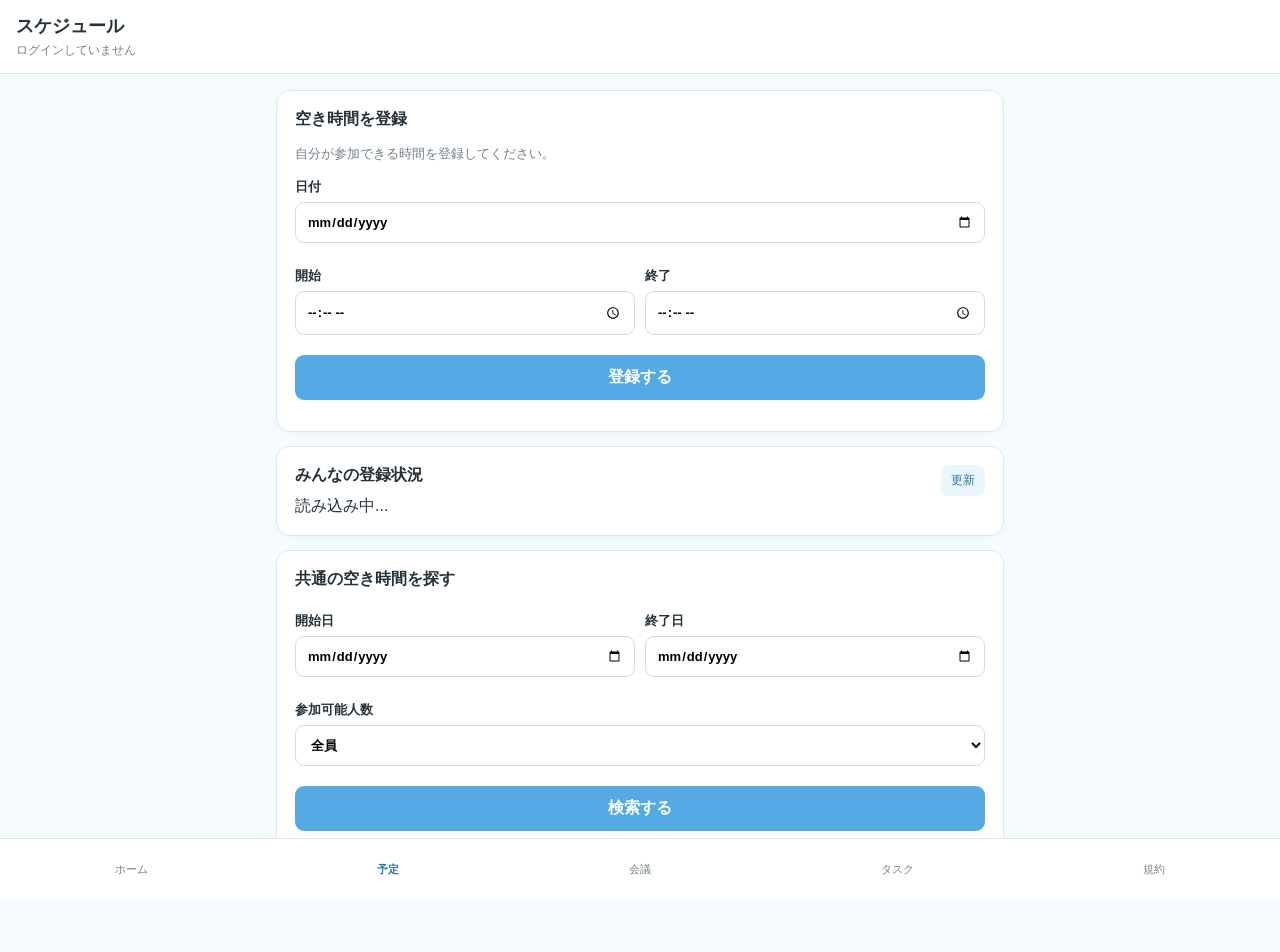
==== schedule.html @ 880032e3 "Add files via upload" ====
<!DOCTYPE html>
<html lang="ja">
<head>
<meta charset="UTF-8">
<meta name="viewport" content="width=device-width, initial-scale=1.0">
<title>スケジュール - すたくろ管理アプリ</title>
<link rel="stylesheet" href="style.css">
</head>
<body>
<header class="topbar">
  <div>
    <h1>スケジュール</h1>
    <p id="userInfo">読み込み中...</p>
  </div>
  <button id="logoutBtn" class="small-btn hidden">ログアウト</button>
</header>

<main class="page">
  <section class="card">
    <h2>空き時間を登録</h2>
    <p class="muted">自分が参加できる時間を登録してください。</p>

    <form id="scheduleForm">
      <label>日付
        <input type="date" id="date" required>
      </label>
      <div class="two-col">
        <label>開始
          <input type="time" id="start" required>
        </label>
        <label>終了
          <input type="time" id="end" required>
        </label>
      </div>
      <button type="submit" class="primary-btn">登録する</button>
    </form>
    <p id="formMessage" class="message"></p>
  </section>

  <section class="card">
    <div class="section-title">
      <h2>みんなの登録状況</h2>
      <button id="reloadBtn" class="small-btn">更新</button>
    </div>
    <div id="scheduleList">読み込み中...</div>
  </section>

  <section class="card">
    <h2>共通の空き時間を探す</h2>
    <div class="two-col">
      <label>開始日
        <input type="date" id="searchFrom">
      </label>
      <label>終了日
        <input type="date" id="searchTo">
      </label>
    </div>
    <label>参加可能人数
      <select id="requiredCount">
        <option value="5">全員</option>
        <option value="4">4人以上</option>
        <option value="3">3人以上</option>
        <option value="2">2人以上</option>
        <option value="1">1人以上</option>
      </select>
    </label>
    <button id="searchBtn" class="primary-btn">検索する</button>
    <div id="commonResults"></div>
  </section>
</main>

<nav class="bottom-nav">
  <a href="index.html">ホーム</a>
  <a class="active" href="schedule.html">予定</a>
  <a href="meetings.html">会議</a>
  <a href="tasks.html">タスク</a>
  <a href="rules.html">規約</a>
</nav>

<script src="config.js"></script>
<script src="app.js"></script>
<script src="schedule.js"></script>
</body>
</html>
---- style.css ----
*{box-sizing:border-box}
:root{--blue:#55a9e5;--blue2:#eaf6fd;--text:#26323a;--muted:#73808a;--border:#dce8ef}
body{margin:0;background:#f6fbfe;color:var(--text);font-family:-apple-system,BlinkMacSystemFont,"Segoe UI","Noto Sans JP",sans-serif;padding-bottom:72px}
.topbar{position:sticky;top:0;z-index:10;background:white;border-bottom:1px solid var(--border);padding:14px 16px;display:flex;justify-content:space-between;align-items:center}
.topbar h1{font-size:18px;margin:0 0 4px}.topbar p{font-size:12px;color:var(--muted);margin:0}
.page,.home{max-width:760px;margin:auto;padding:16px}
.card{background:white;border:1px solid var(--border);border-radius:14px;padding:18px;margin-bottom:14px;box-shadow:0 2px 8px rgba(60,120,150,.04)}
.card h2{font-size:16px;margin:0 0 10px}.card p{line-height:1.7}
.muted{color:var(--muted);font-size:13px}
.menu-grid{display:grid;grid-template-columns:1fr 1fr;gap:12px}
.menu-card{text-decoration:none;color:var(--text);background:white;border:1px solid var(--border);border-radius:14px;padding:17px;display:flex;flex-direction:column;gap:6px}
.menu-card:hover{border-color:var(--blue)}.menu-card .icon{font-size:25px}.menu-card small{color:var(--muted)}
label{display:block;font-size:13px;font-weight:600;margin:12px 0}
input,select{display:block;width:100%;margin-top:6px;padding:11px;border:1px solid #cfdde5;border-radius:9px;background:white;font:inherit}
.two-col{display:grid;grid-template-columns:1fr 1fr;gap:10px}
button{font:inherit;border:0;cursor:pointer}.primary-btn{width:100%;background:var(--blue);color:white;padding:12px;border-radius:9px;font-weight:700;margin-top:8px}.small-btn{background:var(--blue2);color:#2877a8;padding:7px 10px;border-radius:8px;font-size:12px}
.message{font-size:13px!important;color:#2877a8}
.section-title{display:flex;justify-content:space-between;align-items:center}
.schedule-item{border:1px solid var(--border);border-radius:10px;padding:12px;margin:8px 0}
.member{font-weight:700}.time{color:#2877a8;font-weight:700}.delete-btn{float:right;background:#fff0f0;color:#c75b5b;padding:5px 8px;border-radius:6px;font-size:12px}
.result{background:var(--blue2);border-radius:10px;padding:12px;margin-top:10px}.result strong{color:#2877a8}
.empty{padding:16px;text-align:center;color:var(--muted);font-size:13px}
.hidden{display:none!important}
.bottom-nav{position:fixed;z-index:20;bottom:0;left:0;right:0;height:62px;background:white;border-top:1px solid var(--border);display:flex;justify-content:space-around;align-items:center}
.bottom-nav a{font-size:11px;color:#74828c;text-decoration:none;padding:10px}.bottom-nav a.active{color:#2877a8;font-weight:700}
@media(min-width:650px){.menu-grid{grid-template-columns:repeat(3,1fr)}}
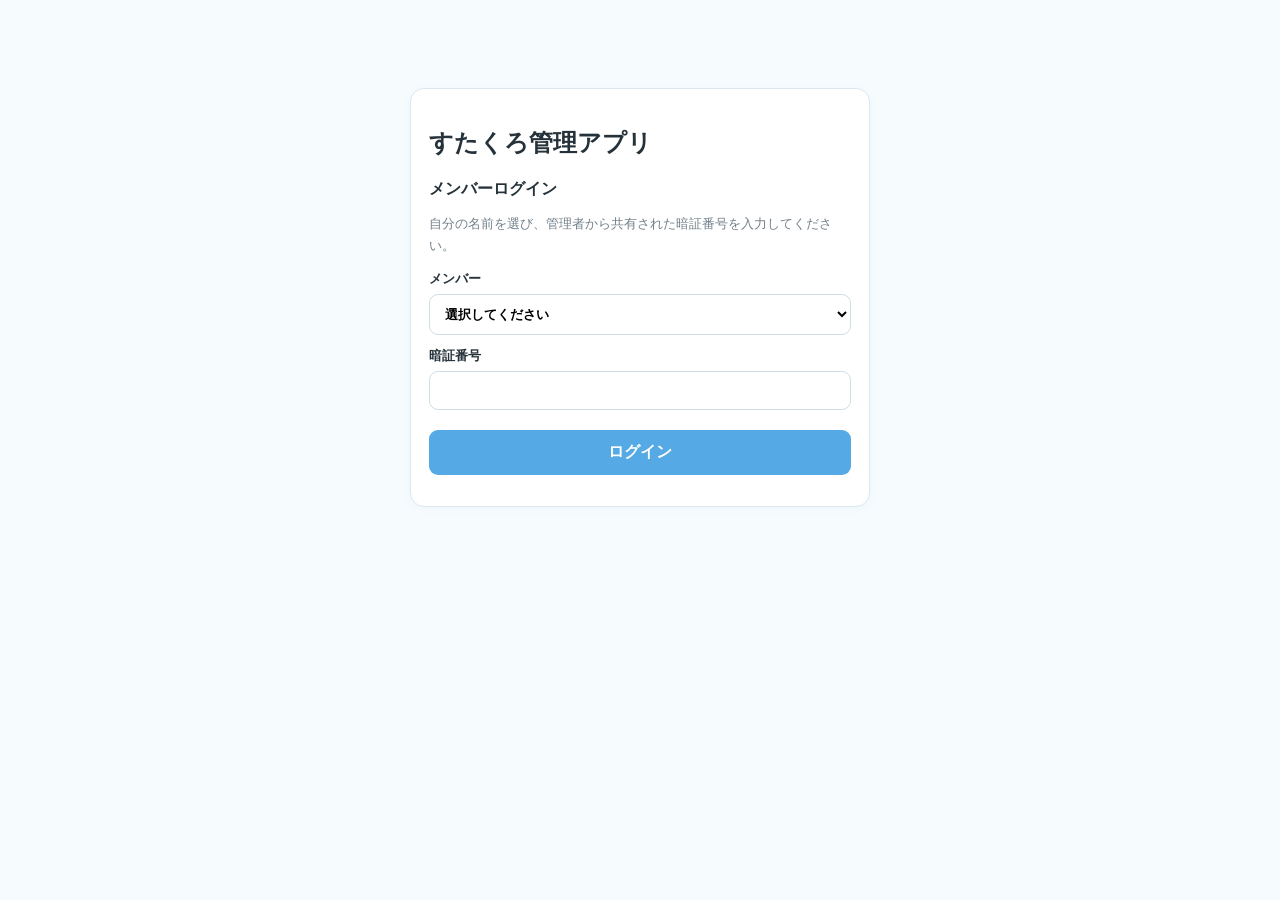
==== commit 80d0e073: "Add files via upload" ====
--- a/schedule.html
+++ b/schedule.html
@@ -5,80 +5,39 @@
 <meta name="viewport" content="width=device-width, initial-scale=1.0">
 <title>スケジュール - すたくろ管理アプリ</title>
 <link rel="stylesheet" href="style.css">
+<style>
+.schedule-page{max-width:1050px;margin:auto;padding:16px}.schedule-grid{display:grid;grid-template-columns:minmax(0,1.25fr) minmax(280px,.75fr);gap:14px}.calendar-head{display:flex;align-items:center;justify-content:space-between;gap:8px;margin-bottom:12px}.month-nav{display:flex;align-items:center;gap:8px}.month-nav button{background:#eaf6fd;color:#2877a8;border-radius:8px;padding:8px 12px}.month-nav input{margin:0;width:auto}.calendar{display:grid;grid-template-columns:repeat(7,minmax(0,1fr));gap:5px}.weekday{text-align:center;color:#73808a;font-size:12px;padding:5px 0}.day-cell{min-height:83px;border:1px solid #dce8ef;background:#fff;border-radius:9px;padding:6px;cursor:pointer;text-align:left;overflow:hidden}.day-cell:hover,.day-cell.selected{border-color:#55a9e5;background:#eef8ff}.day-cell.outside{opacity:.35;cursor:default}.day-num{font-size:13px;font-weight:700}.day-summary{font-size:10px;line-height:1.35;margin-top:5px;color:#2877a8;overflow-wrap:anywhere}.mine-mark{background:#eaf6fd;border-radius:4px;padding:3px;margin-bottom:3px;color:#246d9a;font-weight:700}.overlap-mark{display:inline-block;background:#fff0d9;color:#885b15;border-radius:4px;padding:2px 4px;margin:2px 0;font-weight:700}.overlap-time{font-size:9px;color:#885b15;line-height:1.35}.my-day-box,.overlap-day-box{padding:10px 0;border-bottom:1px solid #e6eef3}.my-day-box h3,.overlap-day-box h3{font-size:14px;margin:0 0 7px}.mine-chip{background:#dcefff;color:#1f6693}.overlap-chip{background:#fff0d9;color:#885b15}.all-members-details{margin-top:12px;border-top:1px solid #e6eef3;padding-top:10px}.all-members-details summary{cursor:pointer;font-weight:700;color:#2877a8;padding:5px 0}.common-mark{display:inline-block;margin-top:4px;background:#d9f3e5;color:#216a4a;border-radius:4px;padding:2px 4px;font-size:10px}.no-info{color:#9aa5ad}.legend{display:flex;gap:12px;flex-wrap:wrap;color:#73808a;font-size:12px;margin-top:12px}.detail-title{display:flex;align-items:center;justify-content:space-between;gap:8px}.member-slots{border-top:1px solid #e6eef3;padding:10px 0}.member-name{font-weight:700;margin-bottom:5px}.time-chip{display:inline-block;background:#eaf6fd;color:#2877a8;border-radius:6px;padding:4px 7px;margin:2px;font-size:12px}.common-box{background:#eaf8f0;border:1px solid #c8ead7;border-radius:10px;padding:12px;margin-top:10px}.common-box h3{font-size:14px;margin:0 0 6px;color:#216a4a}.slot-row{display:grid;grid-template-columns:1fr 1fr auto;gap:7px;align-items:end;margin:8px 0}.slot-row label{margin:0}.slot-row input{min-width:0}.remove-slot{background:#fff0f0;color:#b94a4a;border-radius:7px;padding:9px}.day-editor{background:#f8fcff;border-radius:10px;padding:12px;margin-top:10px}.small-note{font-size:12px;color:#73808a;line-height:1.6}.save-bar{position:sticky;bottom:66px;background:#fff;border:1px solid #dce8ef;border-radius:12px;padding:10px;margin-top:14px;box-shadow:0 2px 10px #16425a12}.save-bar button{margin:0}.status-msg{font-size:13px;color:#2877a8;margin-top:8px}.member-key{display:flex;gap:6px;align-items:center;font-size:12px;margin:4px 0}.member-dot{width:10px;height:10px;border-radius:50%;display:inline-block;flex:none}
+@media(max-width:760px){.schedule-grid{grid-template-columns:1fr}.day-cell{min-height:66px;padding:4px}.day-summary{font-size:9px}.slot-row{grid-template-columns:1fr 1fr auto}.schedule-page{padding:10px}.calendar{gap:3px}}
+</style>
 </head>
 <body>
-<header class="topbar">
-  <div>
-    <h1>スケジュール</h1>
-    <p id="userInfo">読み込み中...</p>
+<header class="topbar"><div><h1>スケジュール</h1><p id="userInfo">読み込み中...</p></div><button id="logoutBtn" class="small-btn hidden">ログアウト</button></header>
+<main class="schedule-page">
+  <section class="card">
+    <div class="calendar-head"><div><h2 style="margin:0">自分の空き時間・共通時間カレンダー</h2><p class="muted" style="margin:5px 0 0">自分の空き時間を先に表示し、ほかのメンバーと重なる時間も確認できます。</p></div><div class="month-nav"><button id="prevMonth" aria-label="前月">‹</button><input type="month" id="monthPicker" aria-label="表示する月"><button id="nextMonth" aria-label="翌月">›</button></div></div>
+    <div id="calendar" class="calendar"></div>
+    <div class="legend"><span>🟦 自分の登録時間</span><span>🟨 自分と共通するメンバー・時間</span><span>🟩 全員共通の時間</span><span>登録なし＝空いていないとは限りません</span></div>
+  </section>
+  <div class="schedule-grid">
+    <section class="card">
+      <div class="detail-title"><h2 id="detailDate" style="margin:0">日付を選択してください</h2><button id="todayBtn" class="small-btn">今月へ</button></div>
+      <div id="dayDetails"><p class="muted">カレンダーの日付を選択すると、自分の空き時間と、時間が重なるメンバーを先に確認できます。</p></div>
+      <div id="commonForDay" class="common-box" style="display:none"></div>
+    </section>
+    <section class="card">
+      <h2>自分の空き時間をまとめて登録</h2>
+      <p class="muted">選択した月の予定を編集し、最後にまとめて保存します。複数の時間帯も登録できます。</p>
+      <label>編集する日付<input type="date" id="editDate"></label>
+      <div class="day-editor"><strong id="editDateLabel">日付を選んでください</strong><div id="slotEditor"></div><button id="addSlotBtn" class="small-btn" type="button">＋ 時間帯を追加</button></div>
+      <p class="small-note">時間は1時間単位で選択します（例：13時〜15時、20時〜22時）。分単位の入力はありません。空き時間がない日や、入力していない日は時間帯を追加しないでください。入力がないことを「空いていない」とは判断しません。</p>
+      <div class="two-col"><label>曜日でまとめて設定<select id="weekdaySelect"><option value="">曜日を選択</option><option value="1">月曜日</option><option value="2">火曜日</option><option value="3">水曜日</option><option value="4">木曜日</option><option value="5">金曜日</option><option value="6">土曜日</option><option value="0">日曜日</option></select></label><div class="two-col"><label>開始時刻<select id="bulkStart"></select></label><label>終了時刻<select id="bulkEnd"></select></label></div></div>
+      <button id="applyWeekdayBtn" class="small-btn" type="button">この曜日すべてに追加</button>
+      <div class="two-col" style="margin-top:8px"><label>コピー元の月<input type="month" id="copyMonth"></label><div style="display:flex;align-items:end"><button id="copyMonthBtn" class="small-btn" type="button" style="width:100%;padding:10px">前月などからコピー</button></div></div>
+      <p class="small-note">月をコピーすると、今編集中の月の入力内容がコピー元の内容に置き換わります。保存するまではスプレッドシートに反映されません。</p>
+      <div class="save-bar"><button id="saveMonthBtn" class="primary-btn" type="button">この月の予定をまとめて保存</button><div id="saveMessage" class="status-msg" role="status"></div></div>
+    </section>
   </div>
-  <button id="logoutBtn" class="small-btn hidden">ログアウト</button>
-</header>
-
-<main class="page">
-  <section class="card">
-    <h2>空き時間を登録</h2>
-    <p class="muted">自分が参加できる時間を登録してください。</p>
-
-    <form id="scheduleForm">
-      <label>日付
-        <input type="date" id="date" required>
-      </label>
-      <div class="two-col">
-        <label>開始
-          <input type="time" id="start" required>
-        </label>
-        <label>終了
-          <input type="time" id="end" required>
-        </label>
-      </div>
-      <button type="submit" class="primary-btn">登録する</button>
-    </form>
-    <p id="formMessage" class="message"></p>
-  </section>
-
-  <section class="card">
-    <div class="section-title">
-      <h2>みんなの登録状況</h2>
-      <button id="reloadBtn" class="small-btn">更新</button>
-    </div>
-    <div id="scheduleList">読み込み中...</div>
-  </section>
-
-  <section class="card">
-    <h2>共通の空き時間を探す</h2>
-    <div class="two-col">
-      <label>開始日
-        <input type="date" id="searchFrom">
-      </label>
-      <label>終了日
-        <input type="date" id="searchTo">
-      </label>
-    </div>
-    <label>参加可能人数
-      <select id="requiredCount">
-        <option value="5">全員</option>
-        <option value="4">4人以上</option>
-        <option value="3">3人以上</option>
-        <option value="2">2人以上</option>
-        <option value="1">1人以上</option>
-      </select>
-    </label>
-    <button id="searchBtn" class="primary-btn">検索する</button>
-    <div id="commonResults"></div>
-  </section>
 </main>
-
-<nav class="bottom-nav">
-  <a href="index.html">ホーム</a>
-  <a class="active" href="schedule.html">予定</a>
-  <a href="meetings.html">会議</a>
-  <a href="tasks.html">タスク</a>
-  <a href="rules.html">規約</a>
-</nav>
-
-<script src="config.js"></script>
-<script src="app.js"></script>
-<script src="schedule.js"></script>
-</body>
-</html>
+<nav class="bottom-nav"><a href="index.html">ホーム</a><a class="active" href="schedule.html">予定</a><a href="meetings.html">会議</a><a href="tasks.html">タスク</a><a href="rules.html">規約</a></nav>
+<script src="config.js"></script><script src="app.js"></script><script src="schedule.js"></script>
+</body></html>
